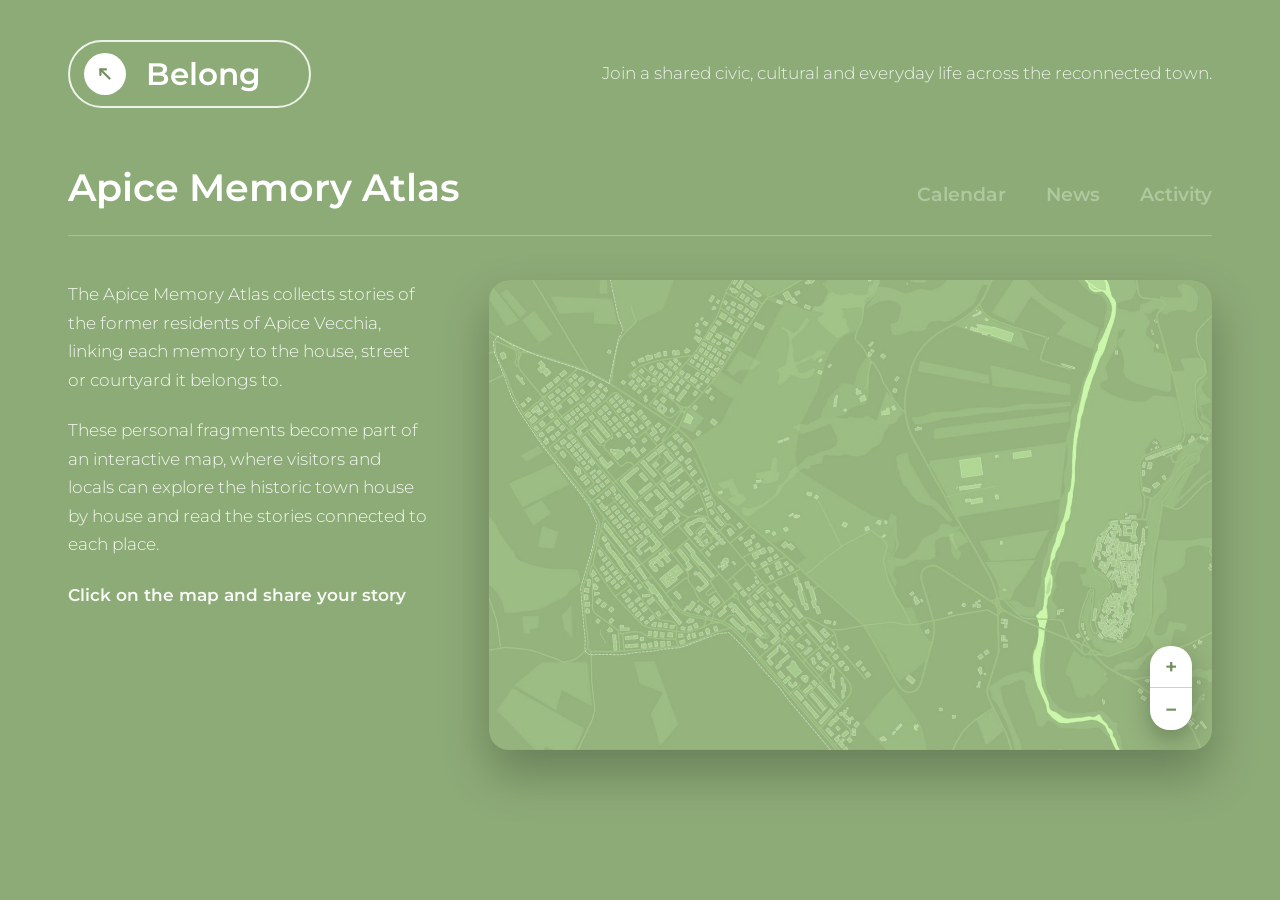
==== belong.html @ 423f282b "Home: restore original hero/header proportions, swap intro in place of title Reverts the header/hero" ====
<!doctype html>
<html lang="it">
<head>
<meta charset="UTF-8">
<meta name="viewport" content="width=device-width, initial-scale=1.0">
<title>Belong — Città Continua</title>
<link rel="stylesheet" href="assets/css/style.css?v=14">
</head>
<body>

  <div class="topbar">
    <a class="back-pill" href="index.html">
      <span class="icon">
        <svg viewBox="0 0 24 24" fill="none" stroke="currentColor" stroke-width="2.4" stroke-linecap="round" stroke-linejoin="round"><path d="M17 17L7 7"/><path d="M7 13V7h6"/></svg>
      </span>
      Belong
    </a>
    <p class="page-subtitle">Join a shared civic, cultural and everyday life across the reconnected town.</p>
  </div>

  <main>
    <div class="belong-wrap">

      <div class="belong-head">
        <h2>Apice Memory Atlas</h2>
        <div class="belong-tabs">
          <span>Calendar</span>
          <span>News</span>
          <span>Activity</span>
        </div>
      </div>

      <div class="belong-body">
        <div class="belong-text">
          <p>The Apice Memory Atlas collects stories of the former residents of Apice Vecchia, linking each memory to the house, street or courtyard it belongs to.</p>
          <p>These personal fragments become part of an interactive map, where visitors and locals can explore the historic town house by house and read the stories connected to each place.</p>
          <p class="belong-text__cta">Click on the map and share your story</p>
        </div>

        <div class="atlas-map" id="atlasMap">
          <div class="atlas-map__viewport" id="atlasViewport">
            <div class="atlas-map__layer" id="atlasLayer">
              <img src="assets/img/belong-map.jpg" class="atlas-map__img" alt="Mappa stilizzata di Apice Vecchia e del territorio circostante">
            </div>
          </div>
          <div class="atlas-zoom">
            <button type="button" class="atlas-zoom__btn" data-zoom="in" aria-label="Zoom in">+</button>
            <button type="button" class="atlas-zoom__btn" data-zoom="out" aria-label="Zoom out">−</button>
          </div>
        </div>
      </div>

    </div>
  </main>

  <script src="assets/js/main.js?v=14"></script>
</body>
</html>
---- assets/css/style.css ----
@import url('https://fonts.googleapis.com/css2?family=Montserrat:ital,wght@0,300;0,400;0,500;0,600;0,700;1,300&display=swap');

:root {
  --green: #8dab77;
  --green-deep: #728f60;
  --green-light: #c6d8bb;
  --green-muted-text: #aec89f;
  --white: #ffffff;
  --ink: #1c1c1c;
  --body-text: #3f4a38;
  --radius-lg: 28px;
  --radius-md: 20px;
  --radius-pill: 999px;
  --container: 1240px;
}

* {
  box-sizing: border-box;
}

html {
  height: 100%;
  scroll-behavior: smooth;
}

body {
  margin: 0;
  font-family: 'Montserrat', sans-serif;
  font-weight: 300;
  background: var(--green);
  color: var(--white);
  min-height: 100vh;
}

img {
  max-width: 100%;
  display: block;
}

h1, h2, h3, .display {
  font-family: 'Montserrat', sans-serif;
  font-weight: 600;
  margin: 0;
}

a {
  text-decoration: none;
}

.wrap {
  max-width: var(--container);
  margin: 0 auto;
  padding: 0 48px;
}

/* ---------- Top bar (sub pages) ---------- */

.topbar {
  display: flex;
  align-items: center;
  justify-content: space-between;
  flex-wrap: wrap;
  gap: 24px;
  padding: 40px 48px 8px;
  max-width: var(--container);
  margin: 0 auto;
}

.back-pill {
  display: inline-flex;
  align-items: center;
  gap: 20px;
  border: 2px solid rgba(255, 255, 255, 0.85);
  border-radius: var(--radius-pill);
  padding: 11px 48px 11px 14px;
  color: var(--white);
  font-family: 'Montserrat', sans-serif;
  font-weight: 600;
  font-size: 1.96rem;
  transition: background 0.2s ease, color 0.2s ease;
}

.back-pill:hover {
  background: rgba(255, 255, 255, 0.14);
}

.back-pill .icon {
  width: 42px;
  height: 42px;
  border-radius: 50%;
  background: var(--white);
  color: var(--green-deep);
  display: flex;
  align-items: center;
  justify-content: center;
  flex-shrink: 0;
}

.back-pill .icon svg {
  width: 22px;
  height: 22px;
}

.page-subtitle {
  font-size: 1.05rem;
  font-weight: 300;
  color: rgba(255, 255, 255, 0.85);
  max-width: 620px;
  line-height: 1.5;
}

main {
  padding: 24px 0 100px;
}

/* ---------- Home page ---------- */

.home-header {
  flex: 0 0 auto;
  padding: 56px 48px 40px;
  max-width: var(--container);
  margin: 0 auto;
  width: 100%;
  position: relative;
}

.home-header__author {
  position: absolute;
  top: 56px;
  right: 48px;
  font-family: 'Montserrat', sans-serif;
  font-weight: 600;
  font-size: 1.1rem;
  color: var(--white);
}

.home-header__stack {
  position: relative;
}

.home-header h1 {
  font-size: 3.2rem;
  line-height: 1.1;
}

.home-header__title p {
  font-family: 'Montserrat', sans-serif;
  font-weight: 300;
  font-size: 2.6rem;
  line-height: 1.25;
  color: rgba(255, 255, 255, 0.92);
  margin-top: 6px;
  max-width: 900px;
}

.home-header__title {
  transition: opacity 0.5s ease, transform 0.5s ease;
}

.home-intro {
  position: absolute;
  top: 0;
  left: 0;
  right: 0;
  opacity: 0;
  transform: translateY(14px);
  transition: opacity 0.5s ease, transform 0.5s ease;
  pointer-events: none;
}

.home-header__stack.is-swapped .home-header__title {
  opacity: 0;
  transform: translateY(-14px);
  pointer-events: none;
}

.home-header__stack.is-swapped .home-intro {
  opacity: 1;
  transform: translateY(0);
  pointer-events: auto;
}

.home-intro__title {
  font-size: 1.5rem;
  font-weight: 600;
  line-height: 1.2;
  color: var(--white);
}

.home-intro__text {
  font-family: 'Montserrat', sans-serif;
  font-weight: 300;
  font-size: 1rem;
  line-height: 1.4;
  color: rgba(255, 255, 255, 0.85);
  margin: 8px 0 0;
}

@media (prefers-reduced-motion: reduce) {
  .home-header__title,
  .home-intro {
    transition: none;
  }
}

body.page-home {
  display: flex;
  flex-direction: column;
  height: 100%;
}

.hero {
  position: relative;
  flex: 1 1 auto;
  min-height: 0;
  margin: 0;
  padding: 0;
}

.hero__frame {
  position: relative;
  height: 100%;
  border-radius: var(--radius-lg) var(--radius-lg) 0 0;
  overflow: hidden;
  box-shadow: 0 30px 60px rgba(0, 0, 0, 0.25);
}

.hero__img {
  width: 100%;
  height: 100%;
  object-fit: cover;
  object-position: center 90%;
  display: block;
  transform-origin: center;
}

@media (prefers-reduced-motion: no-preference) {
  .hero__img {
    animation: heroZoom 22s ease-in-out infinite alternate;
  }
}

@keyframes heroZoom {
  from { transform: scale(1); }
  to   { transform: scale(1.03); }
}

.hero__nav {
  position: absolute;
  top: 44px;
  left: 50%;
  transform: translateX(-50%);
  width: 100%;
  max-width: var(--container);
  display: flex;
  justify-content: space-between;
  gap: 24px;
  flex-wrap: wrap;
  padding: 0 48px;
}

.pill {
  font-family: 'Montserrat', sans-serif;
  font-weight: 600;
  font-size: 1.35rem;
  color: var(--white);
  border: 2px solid var(--white);
  border-radius: var(--radius-pill);
  padding: 9px 42px;
  background: rgba(255, 255, 255, 0.18);
  transition: background 0.2s ease, color 0.2s ease, transform 0.2s ease;
}

.pill:hover {
  background: var(--white);
  color: var(--green-deep);
  transform: translateY(-2px);
}

@media (max-width: 900px) {
  body.page-home { display: block; }
  .home-header { padding-top: 96px; }
  .home-header__author { top: 40px; right: 48px; left: 48px; text-align: right; }
  .home-header__title p, .home-header h1 { font-size: 2rem; }
  .home-header__stack { display: block; }
  .home-header__title { opacity: 1 !important; transform: none !important; }
  .home-intro {
    position: static;
    margin-top: 24px;
    opacity: 1 !important;
    transform: none !important;
    pointer-events: auto;
  }
  .home-intro__title { font-size: 1.35rem; }
  .home-intro__text { font-size: 0.98rem; max-width: none; }
  .hero {
    flex: none;
    max-width: var(--container);
    margin: 0 auto 48px;
    padding: 0 48px;
  }
  .hero__frame { height: auto; border-radius: var(--radius-md); }
  .hero__img { height: auto; }
  .hero__nav { position: static; left: auto; transform: none; max-width: none; width: auto; justify-content: center; gap: 14px; margin-top: 20px; padding: 0; background: transparent; }
  .pill { font-size: 1rem; padding: 10px 22px; }
}

@media (max-width: 560px) {
  .wrap, .topbar, .home-header, .hero, .discover-track,
  .timeline, .make-grid, .stay-grid, .belong-wrap {
    padding-left: 24px;
    padding-right: 24px;
  }
  .home-header__author { left: 24px; right: 24px; }
}

/* ---------- Cards (generic white card) ---------- */

.card {
  background: var(--white);
  border-radius: var(--radius-md);
  color: var(--ink);
  overflow: hidden;
  box-shadow: 0 20px 40px rgba(0, 0, 0, 0.15);
}

.card__body {
  padding: 32px;
}

.card__title {
  font-family: 'Montserrat', sans-serif;
  font-weight: 400;
  font-size: 1.4rem;
  line-height: 1.35;
}

.card__title strong {
  display: block;
  font-family: 'Montserrat', sans-serif;
  font-weight: 600;
  font-size: 1.5rem;
  margin-top: 2px;
}

.card__text {
  margin-top: 18px;
  font-size: 0.95rem;
  line-height: 1.6;
  color: #4a4a4a;
}

/* ================= DISCOVER ================= */

.discover-main {
  display: flex;
  flex-direction: column;
  justify-content: center;
  height: calc(100vh - 330px);
}

.accordion {
  display: flex;
  align-items: stretch;
  gap: 10px;
  width: 100%;
  max-width: var(--container);
  margin: 0 auto;
  padding: 0 48px;
  flex: 1;
  min-height: 0;
}

.accordion-item {
  flex-grow: 1;
  flex-shrink: 1;
  flex-basis: 0%;
  border-radius: var(--radius-md);
  overflow: hidden;
  background: var(--green-light);
  box-shadow: 0 10px 24px rgba(0, 0, 0, 0.08);
  transition: flex-grow 0.45s ease, background 0.3s ease, box-shadow 0.3s ease;
}

.accordion-item.is-open {
  flex-grow: 2.33;
  background: var(--white);
  box-shadow: 0 24px 48px rgba(0, 0, 0, 0.28);
}

.accordion-item__toggle {
  all: unset;
  box-sizing: border-box;
  display: flex;
  align-items: stretch;
  width: 100%;
  height: 100%;
  cursor: pointer;
}

.accordion-item.is-open .accordion-item__toggle {
  cursor: default;
}

.accordion-item__text {
  flex: 1 1 auto;
  min-width: 0;
  overflow: hidden;
  padding: 32px 28px;
  display: flex;
  flex-direction: column;
}

.accordion-item__title {
  font-family: 'Montserrat', sans-serif;
  font-weight: 400;
  font-size: 1.4rem;
  line-height: 1.35;
  color: var(--green-deep);
  margin: 0;
  flex-shrink: 0;
}

.accordion-item__title strong {
  display: block;
  font-weight: 600;
  font-size: 1.5rem;
  margin-top: 2px;
  color: var(--green-deep);
}

.accordion-item.is-open .accordion-item__title,
.accordion-item.is-open .accordion-item__title strong {
  color: var(--ink);
}

.accordion-item__desc {
  display: none;
}

.accordion-item.is-open .accordion-item__desc {
  display: block;
  margin-top: 20px;
}

.accordion-item__desc p {
  font-size: 0.95rem;
  line-height: 1.6;
  color: #4a4a4a;
  margin: 0 0 14px;
}

.accordion-item__img {
  position: relative;
  flex: 0 0 0%;
  min-width: 0;
  opacity: 0;
  overflow: hidden;
  transition: flex-basis 0.45s ease, opacity 0.35s ease;
}

.accordion-item.is-open .accordion-item__img {
  flex-basis: 60%;
  opacity: 1;
}

.accordion-item__img img {
  width: 100%;
  height: 100%;
  object-fit: cover;
  object-position: center;
  filter: grayscale(1);
  display: block;
  border-top-left-radius: var(--radius-md);
  border-bottom-left-radius: var(--radius-md);
}

@media (max-width: 980px) {
  .discover-main { height: auto; }
  .accordion {
    flex-direction: column;
    height: auto;
  }
  .accordion-item {
    flex: 0 0 auto;
  }
  .accordion-item .accordion-item__toggle {
    height: auto;
    flex-direction: column;
  }
  .accordion-item__text {
    padding: 22px 24px;
  }
  .accordion-item__img {
    flex-basis: 0;
  }
  .accordion-item.is-open .accordion-item__img {
    flex: 0 0 auto;
    min-height: 220px;
  }
  .accordion-item__img img {
    border-radius: 0;
    border-bottom-left-radius: var(--radius-md);
    border-bottom-right-radius: var(--radius-md);
  }
}

/* ================= LEARN ================= */

.learn-main {
  display: flex;
  flex-direction: column;
  justify-content: center;
  gap: 64px;
  min-height: calc(100vh - 190px);
}

.timeline {
  width: 100%;
  max-width: var(--container);
  margin: 0 auto;
  padding: 0 48px;
}

.timeline__grid {
  position: relative;
  display: grid;
  grid-template-columns: repeat(12, 1fr);
  grid-template-rows: repeat(2, 110px);
  min-height: 320px;
  background-image: repeating-linear-gradient(
    to right,
    rgba(255, 255, 255, 0.35) 0,
    rgba(255, 255, 255, 0.35) 1.5px,
    transparent 1.5px,
    transparent calc(100% / 12)
  );
  background-size: calc(100% + 1.5px) 100%;
}

.timeline__grid::after {
  content: '';
  position: absolute;
  top: 0;
  bottom: 0;
  right: 0;
  width: 1.5px;
  background: rgba(255, 255, 255, 0.35);
}

.timeline__bar {
  align-self: center;
  height: 58px;
  margin: 0 -1px;
  border: 2px solid rgba(255, 255, 255, 0.85);
  background: #9bba87;
  border-radius: var(--radius-pill);
  display: flex;
  align-items: center;
  justify-content: center;
  font-family: 'Montserrat', sans-serif;
  font-weight: 600;
  font-size: 1.05rem;
  color: var(--white);
  padding: 0 20px;
  white-space: nowrap;
  z-index: 1;
  cursor: pointer;
  transition: background 0.2s ease, transform 0.2s ease;
}

.timeline__bar:hover {
  background: #a6c295;
}

.bar-restoration   { grid-row: 1; grid-column: 1 / 9; }
.bar-workshops-1    { grid-row: 1; grid-column: 11 / 13; }
.bar-workshops-2   { grid-row: 2; grid-column: 2 / 4; }
.bar-archaeological { grid-row: 2; grid-column: 5 / 12; }

.timeline__months {
  position: relative;
  height: 24px;
  margin-top: 20px;
}

.timeline__months span {
  position: absolute;
  top: 0;
  transform: translateX(-50%);
  font-family: 'Montserrat', sans-serif;
  font-weight: 600;
  font-size: 1.1rem;
  white-space: nowrap;
}

.timeline__months span:first-child {
  left: calc(100% / 24);
}

.timeline__months span:last-child {
  left: calc(100% - 100% / 24);
}

.timeline__months span:not(:first-child):not(:last-child) {
  display: none;
}

@keyframes barPulse {
  0%, 100% { box-shadow: 0 0 0 0 rgba(255, 255, 255, 0); }
  30% { box-shadow: 0 0 0 8px rgba(255, 255, 255, 0.35); }
}

.card.is-pulsing {
  animation: barPulse 0.9s ease;
}

.learn-grid {
  max-width: var(--container);
  margin: 0 auto;
  padding: 0 48px;
  display: grid;
  grid-template-columns: repeat(3, 1fr);
  gap: 28px;
}

.learn-card__period {
  display: inline-block;
  font-family: 'Montserrat', sans-serif;
  font-weight: 600;
  font-size: 0.8rem;
  color: var(--green-deep);
  background: var(--green-light);
  border-radius: var(--radius-pill);
  padding: 6px 16px;
  margin-bottom: 16px;
}

.learn-card__title {
  font-family: 'Montserrat', sans-serif;
  font-weight: 600;
  font-size: 1.4rem;
  color: var(--ink);
  margin: 0;
}

.learn-card .card__text {
  margin-top: 10px;
}

@media (max-width: 980px) {
  .learn-main { min-height: 0; gap: 40px; }
  .learn-grid { grid-template-columns: 1fr; }
}

@media (max-width: 700px) {
  .timeline__bar { font-size: 0.85rem; padding: 0 12px; height: 46px; }
}

/* ================= MAKE ================= */

.make-grid {
  max-width: var(--container);
  margin: 24px auto 0;
  padding: 0 48px;
  display: grid;
  grid-template-columns: 1.2fr auto 1fr;
  gap: 36px;
  align-items: start;
}

.make-col {
  display: flex;
  flex-direction: column;
  gap: 28px;
}

.make-card {
  display: grid;
  grid-template-columns: 2fr 3fr;
  min-height: 280px;
}

.make-card .card__body {
  display: flex;
  flex-direction: column;
  justify-content: flex-start;
  padding-top: 20px;
}

.make-card__img img {
  width: 100%;
  height: 100%;
  object-fit: cover;
  border-top-left-radius: var(--radius-md);
  border-bottom-left-radius: var(--radius-md);
}

.make-bar {
  font-family: 'Montserrat', sans-serif;
  font-size: 1.25rem;
  color: var(--green-deep);
  background: var(--green-light);
  border-radius: var(--radius-md);
  padding: 22px 28px;
  box-shadow: 0 10px 24px rgba(0, 0, 0, 0.08);
  transition: background 0.2s ease;
}

.make-bar strong {
  font-weight: 600;
}

.make-bar:hover {
  background: #d5e4cb;
}

.make-or {
  display: flex;
  align-items: center;
  justify-content: center;
  font-family: 'Montserrat', sans-serif;
  font-weight: 600;
  font-size: 1.4rem;
  padding-top: 120px;
}

.make-form {
  padding: 8px;
}

.make-form__field {
  position: relative;
}

.make-form textarea {
  width: 100%;
  min-height: 220px;
  border: none;
  resize: vertical;
  font-family: 'Montserrat', sans-serif;
  font-weight: 600;
  font-size: 1.15rem;
  color: var(--green-deep);
  padding: 24px 24px 24px 34px;
}

.make-form textarea::placeholder {
  color: var(--green-light);
  font-weight: 600;
}

.make-form textarea:focus {
  outline: none;
}

.fake-caret {
  position: absolute;
  left: 24px;
  top: 26px;
  width: 2px;
  height: 1.2em;
  background: var(--green-deep);
  animation: caretBlink 1s steps(1) infinite;
  pointer-events: none;
}

.make-form__field:has(textarea:focus) .fake-caret,
.make-form__field:has(textarea:not(:placeholder-shown)) .fake-caret {
  display: none;
}

@keyframes caretBlink {
  0%, 49% { opacity: 1; }
  50%, 100% { opacity: 0; }
}

.make-form__footer {
  display: flex;
  justify-content: flex-end;
  padding: 0 24px 20px;
}

.btn {
  font-family: 'Montserrat', sans-serif;
  font-weight: 600;
  font-size: 1rem;
  border: none;
  border-radius: var(--radius-pill);
  padding: 12px 30px;
  background: var(--green);
  color: var(--white);
  cursor: pointer;
  transition: background 0.2s ease;
}

.btn:hover {
  background: var(--green-deep);
}

.form-note {
  padding: 0 24px 20px;
  font-size: 0.9rem;
  color: var(--green-deep);
  min-height: 1.2em;
}

@media (max-width: 980px) {
  .make-grid { grid-template-columns: 1fr; }
  .make-or { padding-top: 0; }
  .make-card { grid-template-columns: 1fr; }
  .make-card__img { min-height: 220px; }
  .make-card__img img {
    border-radius: 0;
    border-bottom-left-radius: var(--radius-md);
    border-bottom-right-radius: var(--radius-md);
  }
}

/* ================= STAY ================= */

.stay-grid {
  max-width: var(--container);
  margin: 24px auto 0;
  padding: 0 48px;
  display: grid;
  grid-template-columns: repeat(3, 1fr);
  gap: 28px;
}

.stay-card {
  display: flex;
  flex-direction: column;
}

.stay-card .card__body {
  padding: 20px 28px 22px;
  height: 150px;
}

.stay-card__title {
  font-family: 'Montserrat', sans-serif;
  font-size: 1.25rem;
  font-weight: 400;
  line-height: 1.35;
}

.stay-card__title strong {
  display: block;
  font-family: 'Montserrat', sans-serif;
  font-weight: 600;
  font-size: 1.4rem;
  margin-top: 4px;
}

.stay-card__img {
  all: unset;
  position: relative;
  display: block;
  flex: 1;
  min-height: 260px;
  cursor: pointer;
  overflow: hidden;
}

.stay-card__img img {
  width: 100%;
  height: 100%;
  object-fit: cover;
  border-top-left-radius: var(--radius-md);
  border-top-right-radius: var(--radius-md);
  transition: filter 0.3s ease;
}

.stay-card__img:hover img {
  filter: brightness(0.9);
}

.stay-card__overlay {
  position: absolute;
  inset: 0;
  background: rgba(24, 32, 20, 0.78);
  opacity: 0;
  transition: opacity 0.3s ease;
  display: flex;
  align-items: center;
  padding: 30px 26px;
}

.stay-card__img[aria-expanded="true"] .stay-card__overlay {
  opacity: 1;
}

.stay-card__img[aria-expanded="true"] img {
  filter: brightness(0.55);
}

.stay-card__overlay ul {
  margin: 0;
  padding-left: 18px;
  color: var(--white);
  font-size: 0.9rem;
  line-height: 1.55;
  text-align: left;
}

.stay-card__overlay li + li {
  margin-top: 10px;
}

@media (max-width: 980px) {
  .stay-grid { grid-template-columns: 1fr; }
}

/* ================= BELONG ================= */

.belong-wrap {
  max-width: var(--container);
  margin: 24px auto 0;
  padding: 0 48px;
}

.belong-head {
  display: flex;
  align-items: baseline;
  justify-content: space-between;
  flex-wrap: wrap;
  gap: 20px;
  border-bottom: 1px solid rgba(255, 255, 255, 0.25);
  padding-bottom: 24px;
}

.belong-head h2 {
  font-size: 2.4rem;
}

.belong-tabs {
  display: flex;
  gap: 40px;
}

.belong-tabs span {
  font-family: 'Montserrat', sans-serif;
  font-weight: 600;
  font-size: 1.2rem;
  color: var(--green-muted-text);
}

.belong-body {
  display: grid;
  grid-template-columns: 1fr 2fr;
  gap: 60px;
  margin-top: 44px;
  align-items: start;
}

.belong-body p {
  font-size: 1.05rem;
  line-height: 1.7;
  color: rgba(255, 255, 255, 0.92);
  margin: 0 0 22px;
}

.belong-text__cta {
  font-family: 'Montserrat', sans-serif;
  font-weight: 600;
  font-size: 1.15rem;
  color: var(--white);
  margin-bottom: 0;
}

.form-success {
  animation: fadein 0.3s ease;
}

@keyframes fadein {
  from { opacity: 0; transform: translateY(-4px); }
  to { opacity: 1; transform: translateY(0); }
}

/* ---- Memory Atlas map ---- */

.atlas-map {
  position: relative;
  border-radius: var(--radius-md);
  overflow: hidden;
  background: var(--green-deep);
  box-shadow: 0 24px 48px rgba(0, 0, 0, 0.25);
}

.atlas-map__viewport {
  height: 470px;
  overflow: hidden;
  cursor: grab;
  touch-action: none;
}

.atlas-map__viewport.is-grabbing {
  cursor: grabbing;
}

.atlas-map__layer {
  position: relative;
  width: 100%;
  height: 100%;
  transform-origin: 0 0;
  will-change: transform;
}

.atlas-map__img {
  width: 100%;
  height: 100%;
  object-fit: cover;
  pointer-events: none;
  user-select: none;
}

.atlas-pin {
  position: absolute;
  width: 14px;
  height: 14px;
  margin: -7px 0 0 -7px;
  border-radius: 50%;
  background: var(--white);
  border: 3px solid var(--green-light);
  box-shadow: 0 2px 6px rgba(0, 0, 0, 0.35);
  animation: pinDrop 0.25s ease;
}

@keyframes pinDrop {
  from { transform: scale(0); }
  to { transform: scale(1); }
}

.atlas-zoom {
  position: absolute;
  right: 20px;
  bottom: 20px;
  display: flex;
  flex-direction: column;
  border-radius: var(--radius-md);
  overflow: hidden;
  box-shadow: 0 10px 24px rgba(0, 0, 0, 0.25);
}

.atlas-zoom__btn {
  width: 42px;
  height: 42px;
  border: none;
  background: var(--white);
  color: var(--green-deep);
  font-family: 'Montserrat', sans-serif;
  font-size: 1.3rem;
  font-weight: 600;
  cursor: pointer;
  transition: background 0.2s ease;
}

.atlas-zoom__btn:hover {
  background: var(--green-light);
}

.atlas-zoom__btn:first-child {
  border-bottom: 1px solid var(--green-light);
}

.atlas-popup {
  position: absolute;
  width: 240px;
  background: var(--white);
  border-radius: var(--radius-md);
  box-shadow: 0 16px 32px rgba(0, 0, 0, 0.3);
  padding: 14px;
  z-index: 5;
  animation: fadein 0.2s ease;
}

.atlas-popup__row {
  display: flex;
  align-items: center;
  gap: 8px;
}

.atlas-popup__row input {
  flex: 1;
  min-width: 0;
  border: none;
  border-bottom: 2px solid var(--green-light);
  font-family: 'Montserrat', sans-serif;
  font-size: 0.85rem;
  color: var(--green-deep);
  padding: 4px 2px;
}

.atlas-popup__row input::placeholder {
  color: #b7c9ac;
}

.atlas-popup__row input:focus {
  outline: none;
  border-bottom-color: var(--green);
}

.atlas-popup__photo {
  flex-shrink: 0;
  width: 30px;
  height: 30px;
  border-radius: 50%;
  border: none;
  background: var(--green-light);
  color: var(--green-deep);
  font-size: 1.1rem;
  line-height: 1;
  cursor: pointer;
  transition: background 0.2s ease, color 0.2s ease;
}

.atlas-popup__photo.is-active {
  background: var(--green);
  color: var(--white);
}

@media (max-width: 980px) {
  .belong-body { grid-template-columns: 1fr; gap: 30px; }
  .belong-tabs { display: none; }
  .atlas-map__viewport { height: 340px; }
}
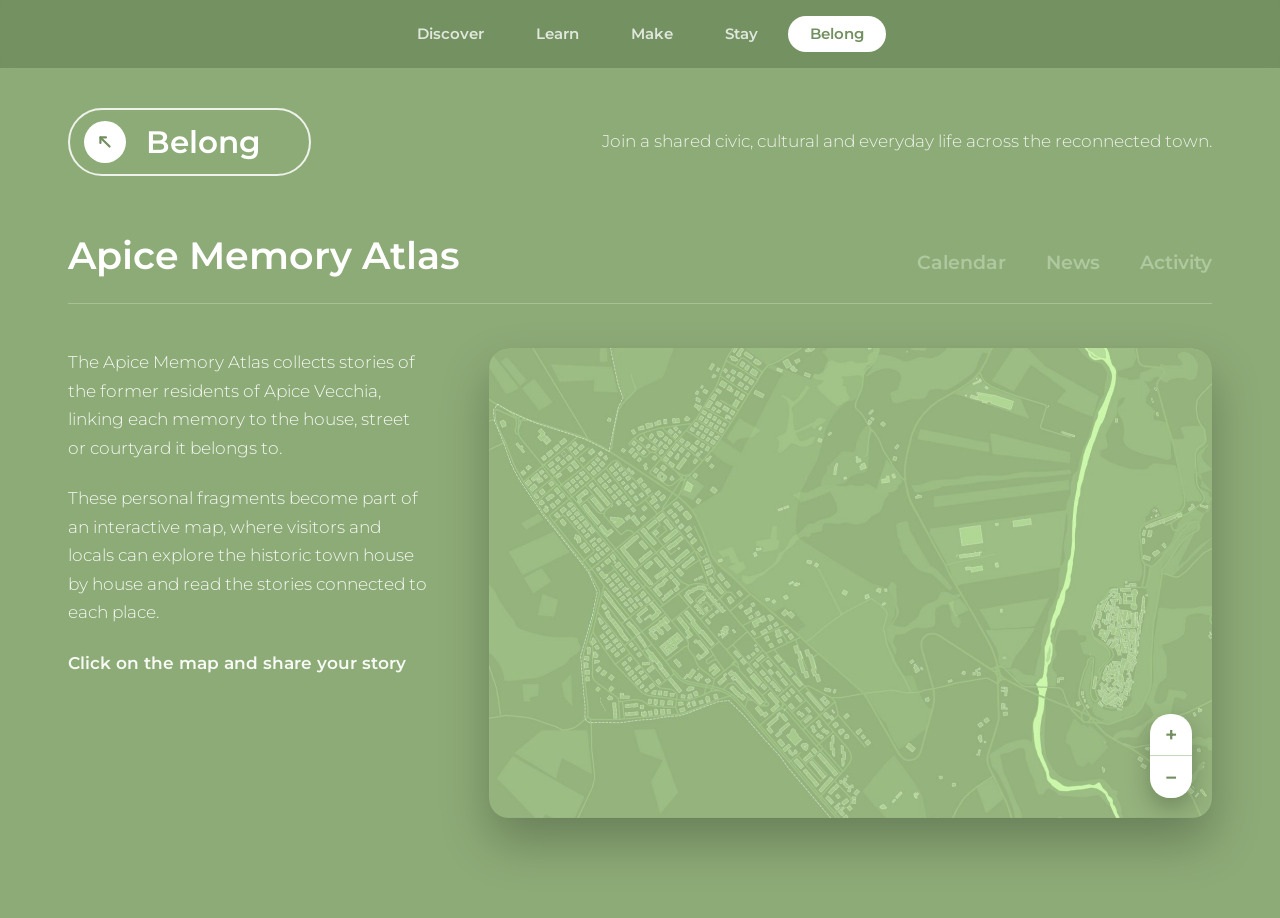
==== commit 0cf44a7d: "Design upgrade 1/4: typography hierarchy, grid consistency, sticky nav, Stay list markers Implements" ====
--- a/belong.html
+++ b/belong.html
@@ -4,9 +4,19 @@
 <meta charset="UTF-8">
 <meta name="viewport" content="width=device-width, initial-scale=1.0">
 <title>Belong — Città Continua</title>
-<link rel="stylesheet" href="assets/css/style.css?v=14">
+<link rel="stylesheet" href="assets/css/style.css?v=15">
 </head>
 <body>
+
+  <header class="site-nav">
+    <nav class="site-nav__links" aria-label="Sezioni del progetto">
+      <a href="discover.html" class="site-nav__link">Discover</a>
+      <a href="learn.html" class="site-nav__link">Learn</a>
+      <a href="make.html" class="site-nav__link">Make</a>
+      <a href="stay.html" class="site-nav__link">Stay</a>
+      <a href="belong.html" class="site-nav__link is-active">Belong</a>
+    </nav>
+  </header>
 
   <div class="topbar">
     <a class="back-pill" href="index.html">
@@ -53,6 +63,6 @@
     </div>
   </main>
 
-  <script src="assets/js/main.js?v=14"></script>
+  <script src="assets/js/main.js?v=15"></script>
 </body>
 </html>
--- a/assets/css/style.css
+++ b/assets/css/style.css
@@ -51,6 +51,52 @@
   max-width: var(--container);
   margin: 0 auto;
   padding: 0 48px;
+}
+
+/* ---------- Sticky section nav (sub pages) ---------- */
+
+.site-nav {
+  position: sticky;
+  top: 0;
+  z-index: 30;
+  display: flex;
+  justify-content: center;
+  padding: 16px 48px;
+  background: rgba(114, 143, 96, 0.92);
+  backdrop-filter: blur(8px);
+  -webkit-backdrop-filter: blur(8px);
+}
+
+.site-nav__links {
+  display: flex;
+  flex-wrap: wrap;
+  justify-content: center;
+  gap: 8px;
+}
+
+.site-nav__link {
+  font-family: 'Montserrat', sans-serif;
+  font-weight: 600;
+  font-size: 0.92rem;
+  color: rgba(255, 255, 255, 0.78);
+  padding: 9px 22px;
+  border-radius: var(--radius-pill);
+  transition: background 0.2s ease, color 0.2s ease;
+}
+
+.site-nav__link:hover {
+  color: var(--white);
+  background: rgba(255, 255, 255, 0.14);
+}
+
+.site-nav__link.is-active {
+  color: var(--green-deep);
+  background: var(--white);
+}
+
+@media (max-width: 560px) {
+  .site-nav { padding: 14px 20px; }
+  .site-nav__link { font-size: 0.82rem; padding: 8px 16px; }
 }
 
 /* ---------- Top bar (sub pages) ---------- */
@@ -330,17 +376,24 @@
 
 .card__title {
   font-family: 'Montserrat', sans-serif;
-  font-weight: 400;
-  font-size: 1.4rem;
-  line-height: 1.35;
+  font-weight: 600;
+  font-size: 0.78rem;
+  line-height: 1.4;
+  letter-spacing: 0.07em;
+  text-transform: uppercase;
+  color: #7a7a7a;
 }
 
 .card__title strong {
   display: block;
   font-family: 'Montserrat', sans-serif;
-  font-weight: 600;
-  font-size: 1.5rem;
-  margin-top: 2px;
+  font-weight: 700;
+  font-size: 1.75rem;
+  line-height: 1.15;
+  letter-spacing: 0;
+  text-transform: none;
+  color: var(--ink);
+  margin-top: 6px;
 }
 
 .card__text {
@@ -356,7 +409,7 @@
   display: flex;
   flex-direction: column;
   justify-content: center;
-  height: calc(100vh - 330px);
+  height: calc(100vh - 396px);
 }
 
 .accordion {
@@ -406,16 +459,18 @@
   flex: 1 1 auto;
   min-width: 0;
   overflow: hidden;
-  padding: 32px 28px;
+  padding: 32px;
   display: flex;
   flex-direction: column;
 }
 
 .accordion-item__title {
   font-family: 'Montserrat', sans-serif;
-  font-weight: 400;
-  font-size: 1.4rem;
-  line-height: 1.35;
+  font-weight: 600;
+  font-size: 0.78rem;
+  line-height: 1.4;
+  letter-spacing: 0.07em;
+  text-transform: uppercase;
   color: var(--green-deep);
   margin: 0;
   flex-shrink: 0;
@@ -423,9 +478,12 @@
 
 .accordion-item__title strong {
   display: block;
-  font-weight: 600;
-  font-size: 1.5rem;
-  margin-top: 2px;
+  font-weight: 700;
+  font-size: 1.75rem;
+  line-height: 1.15;
+  letter-spacing: 0;
+  text-transform: none;
+  margin-top: 6px;
   color: var(--green-deep);
 }
 
@@ -512,7 +570,7 @@
   flex-direction: column;
   justify-content: center;
   gap: 64px;
-  min-height: calc(100vh - 190px);
+  min-height: calc(100vh - 256px);
 }
 
 .timeline {
@@ -628,7 +686,9 @@
   display: inline-block;
   font-family: 'Montserrat', sans-serif;
   font-weight: 600;
-  font-size: 0.8rem;
+  font-size: 0.72rem;
+  letter-spacing: 0.06em;
+  text-transform: uppercase;
   color: var(--green-deep);
   background: var(--green-light);
   border-radius: var(--radius-pill);
@@ -638,8 +698,9 @@
 
 .learn-card__title {
   font-family: 'Montserrat', sans-serif;
-  font-weight: 600;
-  font-size: 1.4rem;
+  font-weight: 700;
+  font-size: 1.75rem;
+  line-height: 1.15;
   color: var(--ink);
   margin: 0;
 }
@@ -834,23 +895,30 @@
 }
 
 .stay-card .card__body {
-  padding: 20px 28px 22px;
+  padding: 20px 32px 22px;
   height: 150px;
 }
 
 .stay-card__title {
   font-family: 'Montserrat', sans-serif;
-  font-size: 1.25rem;
-  font-weight: 400;
-  line-height: 1.35;
+  font-size: 0.76rem;
+  font-weight: 600;
+  line-height: 1.4;
+  letter-spacing: 0.07em;
+  text-transform: uppercase;
+  color: #7a7a7a;
 }
 
 .stay-card__title strong {
   display: block;
   font-family: 'Montserrat', sans-serif;
-  font-weight: 600;
-  font-size: 1.4rem;
-  margin-top: 4px;
+  font-weight: 700;
+  font-size: 1.5rem;
+  line-height: 1.15;
+  letter-spacing: 0;
+  text-transform: none;
+  color: var(--ink);
+  margin-top: 6px;
 }
 
 .stay-card__img {
@@ -897,11 +965,27 @@
 
 .stay-card__overlay ul {
   margin: 0;
-  padding-left: 18px;
+  padding: 0;
+  list-style: none;
   color: var(--white);
   font-size: 0.9rem;
   line-height: 1.55;
   text-align: left;
+}
+
+.stay-card__overlay li {
+  display: flex;
+  gap: 12px;
+}
+
+.stay-card__overlay li::before {
+  content: '';
+  flex: 0 0 auto;
+  width: 5px;
+  height: 5px;
+  margin-top: 0.6em;
+  border-radius: 50%;
+  background: var(--green-light);
 }
 
 .stay-card__overlay li + li {
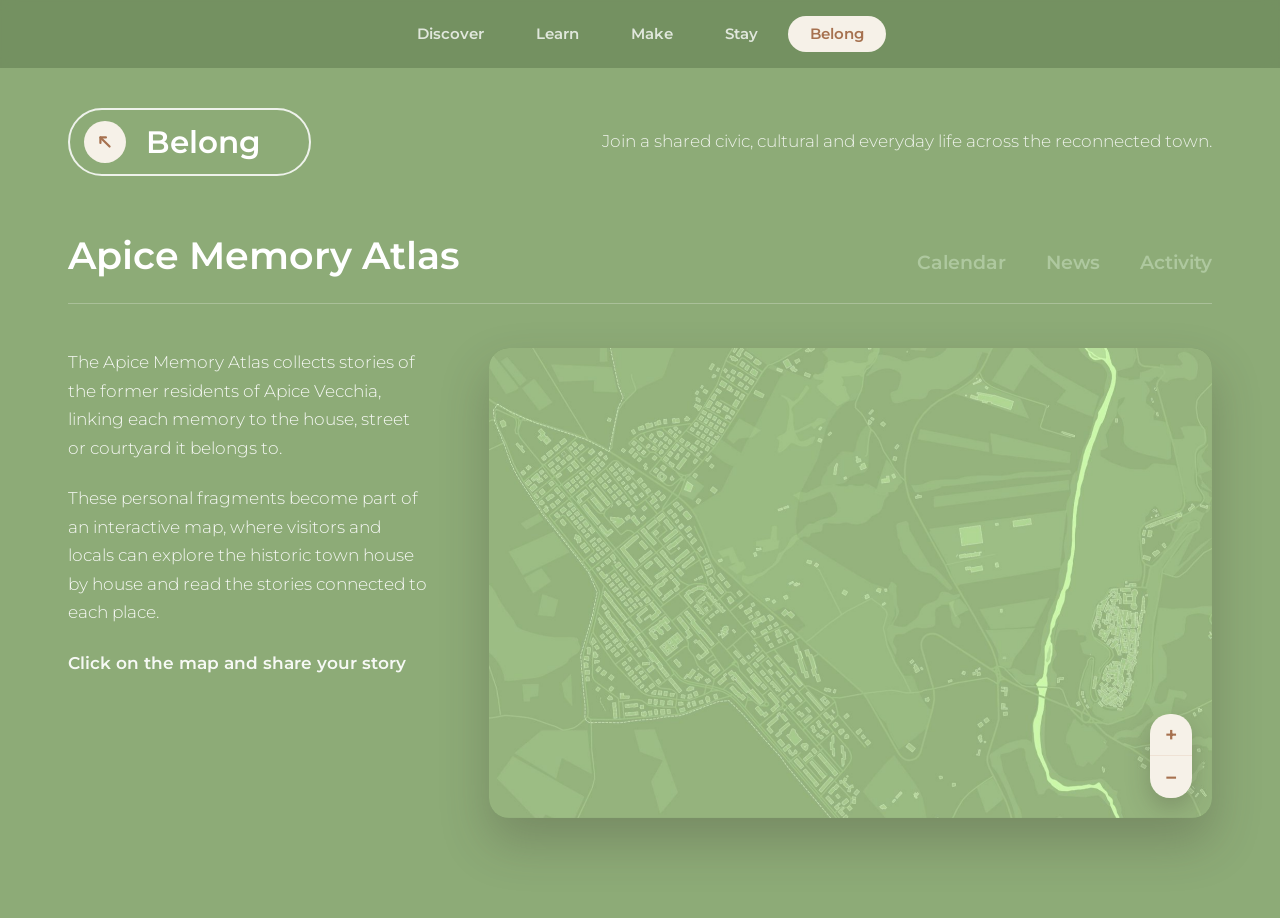
==== commit 09a5063f: "Design upgrade 2/4: warm hero-derived palette, photo grading, hero scrim, hover micro-interactions S" ====
--- a/belong.html
+++ b/belong.html
@@ -4,7 +4,7 @@
 <meta charset="UTF-8">
 <meta name="viewport" content="width=device-width, initial-scale=1.0">
 <title>Belong — Città Continua</title>
-<link rel="stylesheet" href="assets/css/style.css?v=15">
+<link rel="stylesheet" href="assets/css/style.css?v=16">
 </head>
 <body>
 
@@ -63,6 +63,6 @@
     </div>
   </main>
 
-  <script src="assets/js/main.js?v=15"></script>
+  <script src="assets/js/main.js?v=16"></script>
 </body>
 </html>
--- a/assets/css/style.css
+++ b/assets/css/style.css
@@ -6,12 +6,22 @@
   --green-light: #c6d8bb;
   --green-muted-text: #aec89f;
   --white: #ffffff;
-  --ink: #1c1c1c;
+  --ink: #3A342E;
+  --ink-muted: #5c564e;
   --body-text: #3f4a38;
+  --accent: #A6714F;
+  --accent-deep: #8a5a3f;
+  --accent-tint: #efe2d5;
+  --accent-secondary: #6E6E56;
+  --surface: #F6F1E8;
   --radius-lg: 28px;
   --radius-md: 20px;
   --radius-pill: 999px;
   --container: 1240px;
+  --shadow-sm: 0 10px 24px rgba(58, 52, 46, 0.1);
+  --shadow-md: 0 20px 40px rgba(58, 52, 46, 0.16);
+  --shadow-lg: 0 24px 48px rgba(58, 52, 46, 0.26);
+  --photo-grade: sepia(0.28) saturate(1.25) brightness(0.99) contrast(1.03);
 }
 
 * {
@@ -86,12 +96,12 @@
 
 .site-nav__link:hover {
   color: var(--white);
-  background: rgba(255, 255, 255, 0.14);
+  background: var(--accent);
 }
 
 .site-nav__link.is-active {
-  color: var(--green-deep);
-  background: var(--white);
+  color: var(--accent);
+  background: var(--surface);
 }
 
 @media (max-width: 560px) {
@@ -134,8 +144,8 @@
   width: 42px;
   height: 42px;
   border-radius: 50%;
-  background: var(--white);
-  color: var(--green-deep);
+  background: var(--surface);
+  color: var(--accent);
   display: flex;
   align-items: center;
   justify-content: center;
@@ -268,7 +278,15 @@
   height: 100%;
   border-radius: var(--radius-lg) var(--radius-lg) 0 0;
   overflow: hidden;
-  box-shadow: 0 30px 60px rgba(0, 0, 0, 0.25);
+  box-shadow: 0 30px 60px rgba(58, 52, 46, 0.3);
+}
+
+.hero__frame::before {
+  content: '';
+  position: absolute;
+  inset: 0;
+  background: linear-gradient(to bottom, rgba(58, 52, 46, 0.55) 0%, rgba(58, 52, 46, 0) 40%);
+  pointer-events: none;
 }
 
 .hero__img {
@@ -318,8 +336,9 @@
 }
 
 .pill:hover {
-  background: var(--white);
-  color: var(--green-deep);
+  background: var(--accent);
+  border-color: var(--accent);
+  color: var(--white);
   transform: translateY(-2px);
 }
 
@@ -363,11 +382,11 @@
 /* ---------- Cards (generic white card) ---------- */
 
 .card {
-  background: var(--white);
+  background: var(--surface);
   border-radius: var(--radius-md);
   color: var(--ink);
   overflow: hidden;
-  box-shadow: 0 20px 40px rgba(0, 0, 0, 0.15);
+  box-shadow: var(--shadow-md);
 }
 
 .card__body {
@@ -400,7 +419,7 @@
   margin-top: 18px;
   font-size: 0.95rem;
   line-height: 1.6;
-  color: #4a4a4a;
+  color: var(--ink-muted);
 }
 
 /* ================= DISCOVER ================= */
@@ -431,14 +450,14 @@
   border-radius: var(--radius-md);
   overflow: hidden;
   background: var(--green-light);
-  box-shadow: 0 10px 24px rgba(0, 0, 0, 0.08);
+  box-shadow: var(--shadow-sm);
   transition: flex-grow 0.45s ease, background 0.3s ease, box-shadow 0.3s ease;
 }
 
 .accordion-item.is-open {
   flex-grow: 2.33;
-  background: var(--white);
-  box-shadow: 0 24px 48px rgba(0, 0, 0, 0.28);
+  background: var(--surface);
+  box-shadow: var(--shadow-lg);
 }
 
 .accordion-item__toggle {
@@ -471,7 +490,7 @@
   line-height: 1.4;
   letter-spacing: 0.07em;
   text-transform: uppercase;
-  color: var(--green-deep);
+  color: var(--accent);
   margin: 0;
   flex-shrink: 0;
 }
@@ -484,7 +503,7 @@
   letter-spacing: 0;
   text-transform: none;
   margin-top: 6px;
-  color: var(--green-deep);
+  color: var(--accent);
 }
 
 .accordion-item.is-open .accordion-item__title,
@@ -504,7 +523,7 @@
 .accordion-item__desc p {
   font-size: 0.95rem;
   line-height: 1.6;
-  color: #4a4a4a;
+  color: var(--ink-muted);
   margin: 0 0 14px;
 }
 
@@ -527,10 +546,15 @@
   height: 100%;
   object-fit: cover;
   object-position: center;
-  filter: grayscale(1);
+  filter: var(--photo-grade);
   display: block;
   border-top-left-radius: var(--radius-md);
   border-bottom-left-radius: var(--radius-md);
+  transition: transform 0.3s ease;
+}
+
+.accordion-item.is-open:hover .accordion-item__img img {
+  transform: scale(1.03);
 }
 
 @media (max-width: 980px) {
@@ -611,7 +635,7 @@
   height: 58px;
   margin: 0 -1px;
   border: 2px solid rgba(255, 255, 255, 0.85);
-  background: #9bba87;
+  background: var(--accent);
   border-radius: var(--radius-pill);
   display: flex;
   align-items: center;
@@ -628,7 +652,17 @@
 }
 
 .timeline__bar:hover {
-  background: #a6c295;
+  background: var(--accent-deep);
+}
+
+.bar-workshops-1,
+.bar-workshops-2 {
+  background: var(--accent-secondary);
+}
+
+.bar-workshops-1:hover,
+.bar-workshops-2:hover {
+  background: #5e5e49;
 }
 
 .bar-restoration   { grid-row: 1; grid-column: 1 / 9; }
@@ -689,8 +723,8 @@
   font-size: 0.72rem;
   letter-spacing: 0.06em;
   text-transform: uppercase;
-  color: var(--green-deep);
-  background: var(--green-light);
+  color: var(--accent);
+  background: var(--accent-tint);
   border-radius: var(--radius-pill);
   padding: 6px 16px;
   margin-bottom: 16px;
@@ -749,23 +783,33 @@
   padding-top: 20px;
 }
 
+.make-card__img {
+  overflow: hidden;
+}
+
 .make-card__img img {
   width: 100%;
   height: 100%;
   object-fit: cover;
   border-top-left-radius: var(--radius-md);
   border-bottom-left-radius: var(--radius-md);
+  filter: var(--photo-grade);
+  transition: transform 0.3s ease;
+}
+
+.make-card:hover .make-card__img img {
+  transform: scale(1.04);
 }
 
 .make-bar {
   font-family: 'Montserrat', sans-serif;
   font-size: 1.25rem;
-  color: var(--green-deep);
-  background: var(--green-light);
+  color: var(--accent);
+  background: var(--accent-tint);
   border-radius: var(--radius-md);
   padding: 22px 28px;
-  box-shadow: 0 10px 24px rgba(0, 0, 0, 0.08);
-  transition: background 0.2s ease;
+  box-shadow: var(--shadow-sm);
+  transition: background 0.2s ease, color 0.2s ease;
 }
 
 .make-bar strong {
@@ -773,7 +817,8 @@
 }
 
 .make-bar:hover {
-  background: #d5e4cb;
+  background: var(--accent);
+  color: var(--white);
 }
 
 .make-or {
@@ -802,12 +847,12 @@
   font-family: 'Montserrat', sans-serif;
   font-weight: 600;
   font-size: 1.15rem;
-  color: var(--green-deep);
+  color: var(--accent);
   padding: 24px 24px 24px 34px;
 }
 
 .make-form textarea::placeholder {
-  color: var(--green-light);
+  color: var(--accent-tint);
   font-weight: 600;
 }
 
@@ -821,7 +866,7 @@
   top: 26px;
   width: 2px;
   height: 1.2em;
-  background: var(--green-deep);
+  background: var(--accent);
   animation: caretBlink 1s steps(1) infinite;
   pointer-events: none;
 }
@@ -849,20 +894,20 @@
   border: none;
   border-radius: var(--radius-pill);
   padding: 12px 30px;
-  background: var(--green);
+  background: var(--accent);
   color: var(--white);
   cursor: pointer;
   transition: background 0.2s ease;
 }
 
 .btn:hover {
-  background: var(--green-deep);
+  background: var(--accent-deep);
 }
 
 .form-note {
   padding: 0 24px 20px;
   font-size: 0.9rem;
-  color: var(--green-deep);
+  color: var(--accent);
   min-height: 1.2em;
 }
 
@@ -925,8 +970,7 @@
   all: unset;
   position: relative;
   display: block;
-  flex: 1;
-  min-height: 260px;
+  aspect-ratio: 4 / 3;
   cursor: pointer;
   overflow: hidden;
 }
@@ -937,11 +981,13 @@
   object-fit: cover;
   border-top-left-radius: var(--radius-md);
   border-top-right-radius: var(--radius-md);
-  transition: filter 0.3s ease;
+  filter: var(--photo-grade);
+  transition: filter 0.3s ease, transform 0.3s ease;
 }
 
 .stay-card__img:hover img {
-  filter: brightness(0.9);
+  filter: var(--photo-grade) brightness(0.92);
+  transform: scale(1.04);
 }
 
 .stay-card__overlay {
@@ -960,7 +1006,7 @@
 }
 
 .stay-card__img[aria-expanded="true"] img {
-  filter: brightness(0.55);
+  filter: var(--photo-grade) brightness(0.55);
 }
 
 .stay-card__overlay ul {
@@ -985,7 +1031,7 @@
   height: 5px;
   margin-top: 0.6em;
   border-radius: 50%;
-  background: var(--green-light);
+  background: var(--accent);
 }
 
 .stay-card__overlay li + li {
@@ -1069,7 +1115,7 @@
   border-radius: var(--radius-md);
   overflow: hidden;
   background: var(--green-deep);
-  box-shadow: 0 24px 48px rgba(0, 0, 0, 0.25);
+  box-shadow: var(--shadow-lg);
 }
 
 .atlas-map__viewport {
@@ -1105,9 +1151,9 @@
   height: 14px;
   margin: -7px 0 0 -7px;
   border-radius: 50%;
-  background: var(--white);
-  border: 3px solid var(--green-light);
-  box-shadow: 0 2px 6px rgba(0, 0, 0, 0.35);
+  background: var(--surface);
+  border: 3px solid var(--accent-secondary);
+  box-shadow: 0 2px 6px rgba(58, 52, 46, 0.35);
   animation: pinDrop 0.25s ease;
 }
 
@@ -1124,15 +1170,15 @@
   flex-direction: column;
   border-radius: var(--radius-md);
   overflow: hidden;
-  box-shadow: 0 10px 24px rgba(0, 0, 0, 0.25);
+  box-shadow: 0 10px 24px rgba(58, 52, 46, 0.25);
 }
 
 .atlas-zoom__btn {
   width: 42px;
   height: 42px;
   border: none;
-  background: var(--white);
-  color: var(--green-deep);
+  background: var(--surface);
+  color: var(--accent);
   font-family: 'Montserrat', sans-serif;
   font-size: 1.3rem;
   font-weight: 600;
@@ -1141,19 +1187,19 @@
 }
 
 .atlas-zoom__btn:hover {
-  background: var(--green-light);
+  background: var(--accent-tint);
 }
 
 .atlas-zoom__btn:first-child {
-  border-bottom: 1px solid var(--green-light);
+  border-bottom: 1px solid var(--accent-tint);
 }
 
 .atlas-popup {
   position: absolute;
   width: 240px;
-  background: var(--white);
+  background: var(--surface);
   border-radius: var(--radius-md);
-  box-shadow: 0 16px 32px rgba(0, 0, 0, 0.3);
+  box-shadow: 0 16px 32px rgba(58, 52, 46, 0.3);
   padding: 14px;
   z-index: 5;
   animation: fadein 0.2s ease;
@@ -1169,20 +1215,20 @@
   flex: 1;
   min-width: 0;
   border: none;
-  border-bottom: 2px solid var(--green-light);
+  border-bottom: 2px solid var(--accent-tint);
   font-family: 'Montserrat', sans-serif;
   font-size: 0.85rem;
-  color: var(--green-deep);
+  color: var(--accent);
   padding: 4px 2px;
 }
 
 .atlas-popup__row input::placeholder {
-  color: #b7c9ac;
+  color: #c7b3a0;
 }
 
 .atlas-popup__row input:focus {
   outline: none;
-  border-bottom-color: var(--green);
+  border-bottom-color: var(--accent);
 }
 
 .atlas-popup__photo {
@@ -1191,8 +1237,8 @@
   height: 30px;
   border-radius: 50%;
   border: none;
-  background: var(--green-light);
-  color: var(--green-deep);
+  background: var(--accent-tint);
+  color: var(--accent);
   font-size: 1.1rem;
   line-height: 1;
   cursor: pointer;
@@ -1200,7 +1246,7 @@
 }
 
 .atlas-popup__photo.is-active {
-  background: var(--green);
+  background: var(--accent);
   color: var(--white);
 }
 
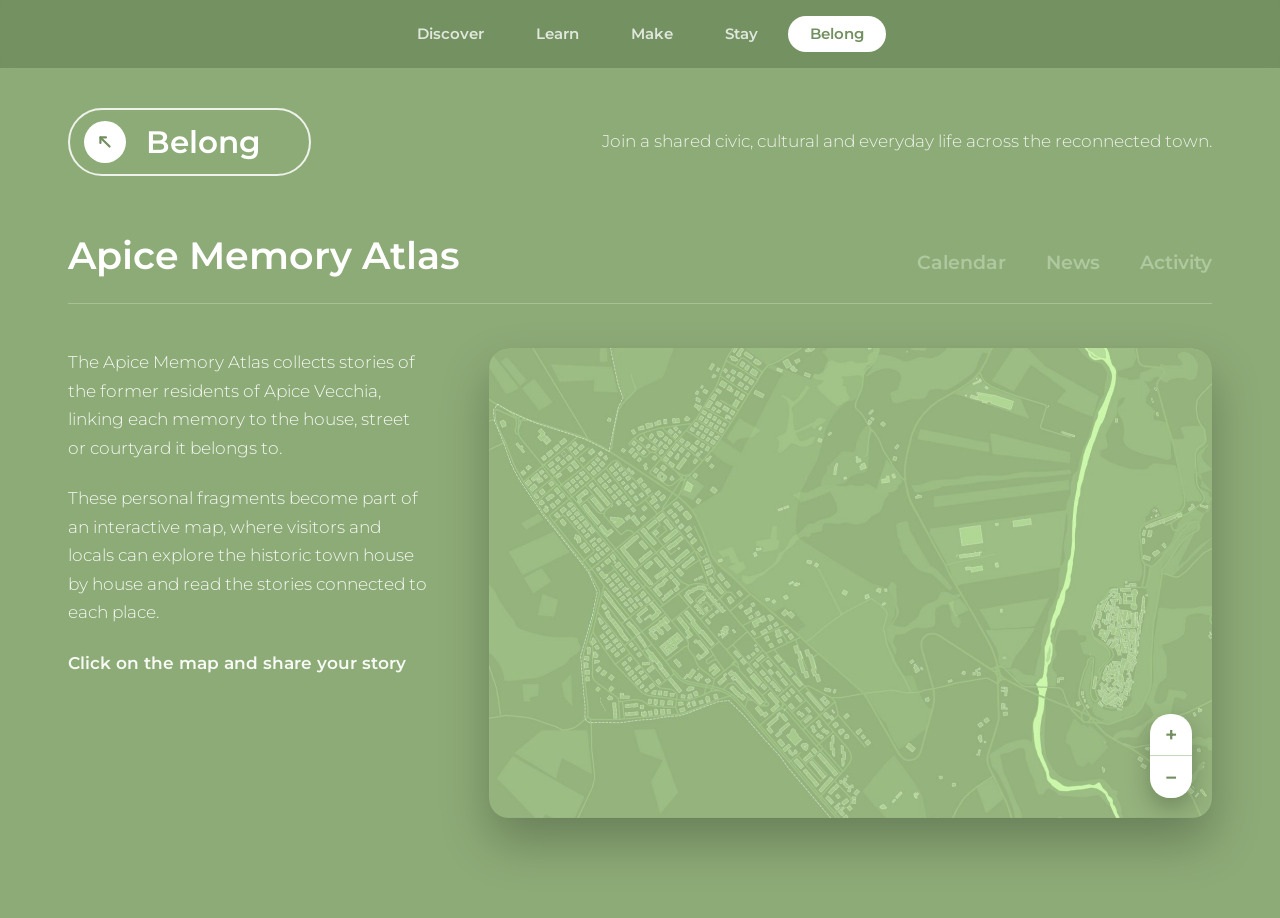
==== commit e15fd309: "Revert "Design upgrade 2/4: warm hero-derived palette, photo grading, hero scrim, hover micro-intera" ====
--- a/belong.html
+++ b/belong.html
@@ -4,7 +4,7 @@
 <meta charset="UTF-8">
 <meta name="viewport" content="width=device-width, initial-scale=1.0">
 <title>Belong — Città Continua</title>
-<link rel="stylesheet" href="assets/css/style.css?v=16">
+<link rel="stylesheet" href="assets/css/style.css?v=15">
 </head>
 <body>
 
@@ -63,6 +63,6 @@
     </div>
   </main>
 
-  <script src="assets/js/main.js?v=16"></script>
+  <script src="assets/js/main.js?v=15"></script>
 </body>
 </html>
--- a/assets/css/style.css
+++ b/assets/css/style.css
@@ -6,22 +6,12 @@
   --green-light: #c6d8bb;
   --green-muted-text: #aec89f;
   --white: #ffffff;
-  --ink: #3A342E;
-  --ink-muted: #5c564e;
+  --ink: #1c1c1c;
   --body-text: #3f4a38;
-  --accent: #A6714F;
-  --accent-deep: #8a5a3f;
-  --accent-tint: #efe2d5;
-  --accent-secondary: #6E6E56;
-  --surface: #F6F1E8;
   --radius-lg: 28px;
   --radius-md: 20px;
   --radius-pill: 999px;
   --container: 1240px;
-  --shadow-sm: 0 10px 24px rgba(58, 52, 46, 0.1);
-  --shadow-md: 0 20px 40px rgba(58, 52, 46, 0.16);
-  --shadow-lg: 0 24px 48px rgba(58, 52, 46, 0.26);
-  --photo-grade: sepia(0.28) saturate(1.25) brightness(0.99) contrast(1.03);
 }
 
 * {
@@ -96,12 +86,12 @@
 
 .site-nav__link:hover {
   color: var(--white);
-  background: var(--accent);
+  background: rgba(255, 255, 255, 0.14);
 }
 
 .site-nav__link.is-active {
-  color: var(--accent);
-  background: var(--surface);
+  color: var(--green-deep);
+  background: var(--white);
 }
 
 @media (max-width: 560px) {
@@ -144,8 +134,8 @@
   width: 42px;
   height: 42px;
   border-radius: 50%;
-  background: var(--surface);
-  color: var(--accent);
+  background: var(--white);
+  color: var(--green-deep);
   display: flex;
   align-items: center;
   justify-content: center;
@@ -278,15 +268,7 @@
   height: 100%;
   border-radius: var(--radius-lg) var(--radius-lg) 0 0;
   overflow: hidden;
-  box-shadow: 0 30px 60px rgba(58, 52, 46, 0.3);
-}
-
-.hero__frame::before {
-  content: '';
-  position: absolute;
-  inset: 0;
-  background: linear-gradient(to bottom, rgba(58, 52, 46, 0.55) 0%, rgba(58, 52, 46, 0) 40%);
-  pointer-events: none;
+  box-shadow: 0 30px 60px rgba(0, 0, 0, 0.25);
 }
 
 .hero__img {
@@ -336,9 +318,8 @@
 }
 
 .pill:hover {
-  background: var(--accent);
-  border-color: var(--accent);
-  color: var(--white);
+  background: var(--white);
+  color: var(--green-deep);
   transform: translateY(-2px);
 }
 
@@ -382,11 +363,11 @@
 /* ---------- Cards (generic white card) ---------- */
 
 .card {
-  background: var(--surface);
+  background: var(--white);
   border-radius: var(--radius-md);
   color: var(--ink);
   overflow: hidden;
-  box-shadow: var(--shadow-md);
+  box-shadow: 0 20px 40px rgba(0, 0, 0, 0.15);
 }
 
 .card__body {
@@ -419,7 +400,7 @@
   margin-top: 18px;
   font-size: 0.95rem;
   line-height: 1.6;
-  color: var(--ink-muted);
+  color: #4a4a4a;
 }
 
 /* ================= DISCOVER ================= */
@@ -450,14 +431,14 @@
   border-radius: var(--radius-md);
   overflow: hidden;
   background: var(--green-light);
-  box-shadow: var(--shadow-sm);
+  box-shadow: 0 10px 24px rgba(0, 0, 0, 0.08);
   transition: flex-grow 0.45s ease, background 0.3s ease, box-shadow 0.3s ease;
 }
 
 .accordion-item.is-open {
   flex-grow: 2.33;
-  background: var(--surface);
-  box-shadow: var(--shadow-lg);
+  background: var(--white);
+  box-shadow: 0 24px 48px rgba(0, 0, 0, 0.28);
 }
 
 .accordion-item__toggle {
@@ -490,7 +471,7 @@
   line-height: 1.4;
   letter-spacing: 0.07em;
   text-transform: uppercase;
-  color: var(--accent);
+  color: var(--green-deep);
   margin: 0;
   flex-shrink: 0;
 }
@@ -503,7 +484,7 @@
   letter-spacing: 0;
   text-transform: none;
   margin-top: 6px;
-  color: var(--accent);
+  color: var(--green-deep);
 }
 
 .accordion-item.is-open .accordion-item__title,
@@ -523,7 +504,7 @@
 .accordion-item__desc p {
   font-size: 0.95rem;
   line-height: 1.6;
-  color: var(--ink-muted);
+  color: #4a4a4a;
   margin: 0 0 14px;
 }
 
@@ -546,15 +527,10 @@
   height: 100%;
   object-fit: cover;
   object-position: center;
-  filter: var(--photo-grade);
+  filter: grayscale(1);
   display: block;
   border-top-left-radius: var(--radius-md);
   border-bottom-left-radius: var(--radius-md);
-  transition: transform 0.3s ease;
-}
-
-.accordion-item.is-open:hover .accordion-item__img img {
-  transform: scale(1.03);
 }
 
 @media (max-width: 980px) {
@@ -635,7 +611,7 @@
   height: 58px;
   margin: 0 -1px;
   border: 2px solid rgba(255, 255, 255, 0.85);
-  background: var(--accent);
+  background: #9bba87;
   border-radius: var(--radius-pill);
   display: flex;
   align-items: center;
@@ -652,17 +628,7 @@
 }
 
 .timeline__bar:hover {
-  background: var(--accent-deep);
-}
-
-.bar-workshops-1,
-.bar-workshops-2 {
-  background: var(--accent-secondary);
-}
-
-.bar-workshops-1:hover,
-.bar-workshops-2:hover {
-  background: #5e5e49;
+  background: #a6c295;
 }
 
 .bar-restoration   { grid-row: 1; grid-column: 1 / 9; }
@@ -723,8 +689,8 @@
   font-size: 0.72rem;
   letter-spacing: 0.06em;
   text-transform: uppercase;
-  color: var(--accent);
-  background: var(--accent-tint);
+  color: var(--green-deep);
+  background: var(--green-light);
   border-radius: var(--radius-pill);
   padding: 6px 16px;
   margin-bottom: 16px;
@@ -783,33 +749,23 @@
   padding-top: 20px;
 }
 
-.make-card__img {
-  overflow: hidden;
-}
-
 .make-card__img img {
   width: 100%;
   height: 100%;
   object-fit: cover;
   border-top-left-radius: var(--radius-md);
   border-bottom-left-radius: var(--radius-md);
-  filter: var(--photo-grade);
-  transition: transform 0.3s ease;
-}
-
-.make-card:hover .make-card__img img {
-  transform: scale(1.04);
 }
 
 .make-bar {
   font-family: 'Montserrat', sans-serif;
   font-size: 1.25rem;
-  color: var(--accent);
-  background: var(--accent-tint);
+  color: var(--green-deep);
+  background: var(--green-light);
   border-radius: var(--radius-md);
   padding: 22px 28px;
-  box-shadow: var(--shadow-sm);
-  transition: background 0.2s ease, color 0.2s ease;
+  box-shadow: 0 10px 24px rgba(0, 0, 0, 0.08);
+  transition: background 0.2s ease;
 }
 
 .make-bar strong {
@@ -817,8 +773,7 @@
 }
 
 .make-bar:hover {
-  background: var(--accent);
-  color: var(--white);
+  background: #d5e4cb;
 }
 
 .make-or {
@@ -847,12 +802,12 @@
   font-family: 'Montserrat', sans-serif;
   font-weight: 600;
   font-size: 1.15rem;
-  color: var(--accent);
+  color: var(--green-deep);
   padding: 24px 24px 24px 34px;
 }
 
 .make-form textarea::placeholder {
-  color: var(--accent-tint);
+  color: var(--green-light);
   font-weight: 600;
 }
 
@@ -866,7 +821,7 @@
   top: 26px;
   width: 2px;
   height: 1.2em;
-  background: var(--accent);
+  background: var(--green-deep);
   animation: caretBlink 1s steps(1) infinite;
   pointer-events: none;
 }
@@ -894,20 +849,20 @@
   border: none;
   border-radius: var(--radius-pill);
   padding: 12px 30px;
-  background: var(--accent);
+  background: var(--green);
   color: var(--white);
   cursor: pointer;
   transition: background 0.2s ease;
 }
 
 .btn:hover {
-  background: var(--accent-deep);
+  background: var(--green-deep);
 }
 
 .form-note {
   padding: 0 24px 20px;
   font-size: 0.9rem;
-  color: var(--accent);
+  color: var(--green-deep);
   min-height: 1.2em;
 }
 
@@ -970,7 +925,8 @@
   all: unset;
   position: relative;
   display: block;
-  aspect-ratio: 4 / 3;
+  flex: 1;
+  min-height: 260px;
   cursor: pointer;
   overflow: hidden;
 }
@@ -981,13 +937,11 @@
   object-fit: cover;
   border-top-left-radius: var(--radius-md);
   border-top-right-radius: var(--radius-md);
-  filter: var(--photo-grade);
-  transition: filter 0.3s ease, transform 0.3s ease;
+  transition: filter 0.3s ease;
 }
 
 .stay-card__img:hover img {
-  filter: var(--photo-grade) brightness(0.92);
-  transform: scale(1.04);
+  filter: brightness(0.9);
 }
 
 .stay-card__overlay {
@@ -1006,7 +960,7 @@
 }
 
 .stay-card__img[aria-expanded="true"] img {
-  filter: var(--photo-grade) brightness(0.55);
+  filter: brightness(0.55);
 }
 
 .stay-card__overlay ul {
@@ -1031,7 +985,7 @@
   height: 5px;
   margin-top: 0.6em;
   border-radius: 50%;
-  background: var(--accent);
+  background: var(--green-light);
 }
 
 .stay-card__overlay li + li {
@@ -1115,7 +1069,7 @@
   border-radius: var(--radius-md);
   overflow: hidden;
   background: var(--green-deep);
-  box-shadow: var(--shadow-lg);
+  box-shadow: 0 24px 48px rgba(0, 0, 0, 0.25);
 }
 
 .atlas-map__viewport {
@@ -1151,9 +1105,9 @@
   height: 14px;
   margin: -7px 0 0 -7px;
   border-radius: 50%;
-  background: var(--surface);
-  border: 3px solid var(--accent-secondary);
-  box-shadow: 0 2px 6px rgba(58, 52, 46, 0.35);
+  background: var(--white);
+  border: 3px solid var(--green-light);
+  box-shadow: 0 2px 6px rgba(0, 0, 0, 0.35);
   animation: pinDrop 0.25s ease;
 }
 
@@ -1170,15 +1124,15 @@
   flex-direction: column;
   border-radius: var(--radius-md);
   overflow: hidden;
-  box-shadow: 0 10px 24px rgba(58, 52, 46, 0.25);
+  box-shadow: 0 10px 24px rgba(0, 0, 0, 0.25);
 }
 
 .atlas-zoom__btn {
   width: 42px;
   height: 42px;
   border: none;
-  background: var(--surface);
-  color: var(--accent);
+  background: var(--white);
+  color: var(--green-deep);
   font-family: 'Montserrat', sans-serif;
   font-size: 1.3rem;
   font-weight: 600;
@@ -1187,19 +1141,19 @@
 }
 
 .atlas-zoom__btn:hover {
-  background: var(--accent-tint);
+  background: var(--green-light);
 }
 
 .atlas-zoom__btn:first-child {
-  border-bottom: 1px solid var(--accent-tint);
+  border-bottom: 1px solid var(--green-light);
 }
 
 .atlas-popup {
   position: absolute;
   width: 240px;
-  background: var(--surface);
+  background: var(--white);
   border-radius: var(--radius-md);
-  box-shadow: 0 16px 32px rgba(58, 52, 46, 0.3);
+  box-shadow: 0 16px 32px rgba(0, 0, 0, 0.3);
   padding: 14px;
   z-index: 5;
   animation: fadein 0.2s ease;
@@ -1215,20 +1169,20 @@
   flex: 1;
   min-width: 0;
   border: none;
-  border-bottom: 2px solid var(--accent-tint);
+  border-bottom: 2px solid var(--green-light);
   font-family: 'Montserrat', sans-serif;
   font-size: 0.85rem;
-  color: var(--accent);
+  color: var(--green-deep);
   padding: 4px 2px;
 }
 
 .atlas-popup__row input::placeholder {
-  color: #c7b3a0;
+  color: #b7c9ac;
 }
 
 .atlas-popup__row input:focus {
   outline: none;
-  border-bottom-color: var(--accent);
+  border-bottom-color: var(--green);
 }
 
 .atlas-popup__photo {
@@ -1237,8 +1191,8 @@
   height: 30px;
   border-radius: 50%;
   border: none;
-  background: var(--accent-tint);
-  color: var(--accent);
+  background: var(--green-light);
+  color: var(--green-deep);
   font-size: 1.1rem;
   line-height: 1;
   cursor: pointer;
@@ -1246,7 +1200,7 @@
 }
 
 .atlas-popup__photo.is-active {
-  background: var(--accent);
+  background: var(--green);
   color: var(--white);
 }
 
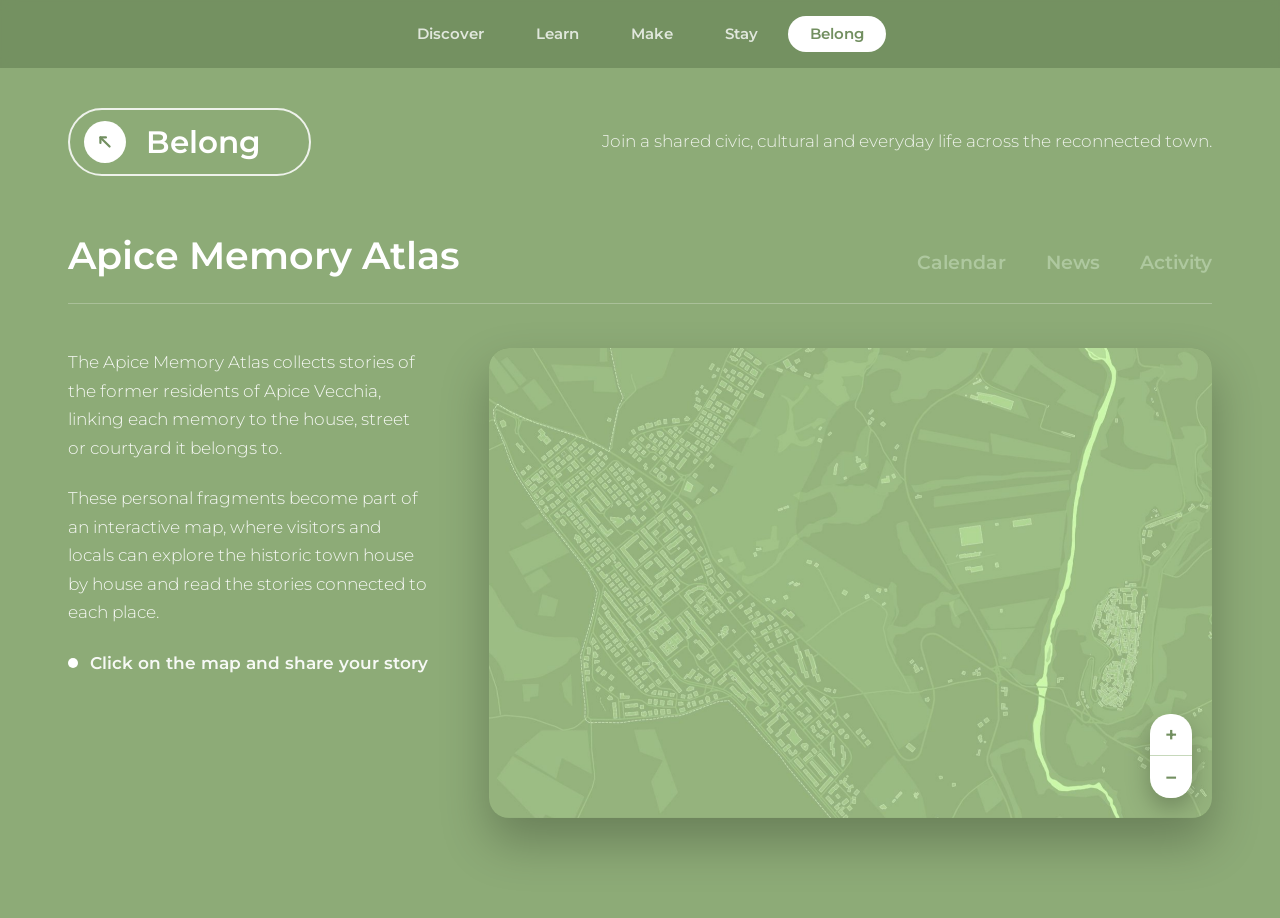
==== commit 4da2d265: "Design upgrade 3/4: Learn timeline shading, Make CTA panel, Belong map polish Third of 4 external de" ====
--- a/belong.html
+++ b/belong.html
@@ -4,7 +4,7 @@
 <meta charset="UTF-8">
 <meta name="viewport" content="width=device-width, initial-scale=1.0">
 <title>Belong — Città Continua</title>
-<link rel="stylesheet" href="assets/css/style.css?v=15">
+<link rel="stylesheet" href="assets/css/style.css?v=18">
 </head>
 <body>
 
@@ -63,6 +63,6 @@
     </div>
   </main>
 
-  <script src="assets/js/main.js?v=15"></script>
+  <script src="assets/js/main.js?v=18"></script>
 </body>
 </html>
--- a/assets/css/style.css
+++ b/assets/css/style.css
@@ -611,7 +611,7 @@
   height: 58px;
   margin: 0 -1px;
   border: 2px solid rgba(255, 255, 255, 0.85);
-  background: #9bba87;
+  background: var(--green-deep);
   border-radius: var(--radius-pill);
   display: flex;
   align-items: center;
@@ -628,7 +628,17 @@
 }
 
 .timeline__bar:hover {
-  background: #a6c295;
+  background: #5f7a4e;
+}
+
+.bar-workshops-1,
+.bar-workshops-2 {
+  background: var(--green);
+}
+
+.bar-workshops-1:hover,
+.bar-workshops-2:hover {
+  background: var(--green-deep);
 }
 
 .bar-restoration   { grid-row: 1; grid-column: 1 / 9; }
@@ -725,7 +735,7 @@
   margin: 24px auto 0;
   padding: 0 48px;
   display: grid;
-  grid-template-columns: 1.2fr auto 1fr;
+  grid-template-columns: 1.2fr 1fr;
   gap: 36px;
   align-items: start;
 }
@@ -776,34 +786,58 @@
   background: #d5e4cb;
 }
 
-.make-or {
+.make-cta {
+  background: var(--green-light);
+  border-radius: var(--radius-md);
+  padding: 28px;
+  display: flex;
+  flex-direction: column;
+  gap: 18px;
+}
+
+.make-cta__label {
   display: flex;
   align-items: center;
-  justify-content: center;
-  font-family: 'Montserrat', sans-serif;
-  font-weight: 600;
-  font-size: 1.4rem;
-  padding-top: 120px;
+  gap: 14px;
+  font-family: 'Montserrat', sans-serif;
+  font-weight: 600;
+  font-size: 0.8rem;
+  letter-spacing: 0.08em;
+  text-transform: uppercase;
+  color: var(--green-deep);
+}
+
+.make-cta__label::after {
+  content: '';
+  flex: 1;
+  height: 1px;
+  background: rgba(114, 143, 96, 0.3);
 }
 
 .make-form {
-  padding: 8px;
+  display: flex;
+  flex-direction: column;
+  gap: 14px;
 }
 
 .make-form__field {
   position: relative;
+  background: var(--white);
+  border-radius: var(--radius-md);
+  overflow: hidden;
 }
 
 .make-form textarea {
   width: 100%;
-  min-height: 220px;
+  min-height: 150px;
   border: none;
   resize: vertical;
-  font-family: 'Montserrat', sans-serif;
-  font-weight: 600;
-  font-size: 1.15rem;
+  background: transparent;
+  font-family: 'Montserrat', sans-serif;
+  font-weight: 600;
+  font-size: 1.05rem;
   color: var(--green-deep);
-  padding: 24px 24px 24px 34px;
+  padding: 20px 20px 20px 30px;
 }
 
 .make-form textarea::placeholder {
@@ -817,8 +851,8 @@
 
 .fake-caret {
   position: absolute;
-  left: 24px;
-  top: 26px;
+  left: 20px;
+  top: 22px;
   width: 2px;
   height: 1.2em;
   background: var(--green-deep);
@@ -839,7 +873,6 @@
 .make-form__footer {
   display: flex;
   justify-content: flex-end;
-  padding: 0 24px 20px;
 }
 
 .btn {
@@ -860,7 +893,6 @@
 }
 
 .form-note {
-  padding: 0 24px 20px;
   font-size: 0.9rem;
   color: var(--green-deep);
   min-height: 1.2em;
@@ -868,7 +900,6 @@
 
 @media (max-width: 980px) {
   .make-grid { grid-template-columns: 1fr; }
-  .make-or { padding-top: 0; }
   .make-card { grid-template-columns: 1fr; }
   .make-card__img { min-height: 220px; }
   .make-card__img img {
@@ -1046,11 +1077,35 @@
 }
 
 .belong-text__cta {
+  display: flex;
+  align-items: center;
+  gap: 12px;
   font-family: 'Montserrat', sans-serif;
   font-weight: 600;
   font-size: 1.15rem;
   color: var(--white);
   margin-bottom: 0;
+}
+
+.belong-text__cta::before {
+  content: '';
+  flex-shrink: 0;
+  width: 10px;
+  height: 10px;
+  border-radius: 50%;
+  background: var(--white);
+  box-shadow: 0 0 0 0 rgba(255, 255, 255, 0.6);
+  animation: ctaPulse 1.8s ease-out infinite;
+}
+
+@keyframes ctaPulse {
+  0%   { box-shadow: 0 0 0 0 rgba(255, 255, 255, 0.55); }
+  70%  { box-shadow: 0 0 0 10px rgba(255, 255, 255, 0); }
+  100% { box-shadow: 0 0 0 0 rgba(255, 255, 255, 0); }
+}
+
+@media (prefers-reduced-motion: reduce) {
+  .belong-text__cta::before { animation: none; }
 }
 
 .form-success {
@@ -1105,15 +1160,33 @@
   height: 14px;
   margin: -7px 0 0 -7px;
   border-radius: 50%;
-  background: var(--white);
-  border: 3px solid var(--green-light);
+  background: var(--green-deep);
+  border: 3px solid var(--white);
   box-shadow: 0 2px 6px rgba(0, 0, 0, 0.35);
   animation: pinDrop 0.25s ease;
+}
+
+.atlas-pin::after {
+  content: '';
+  position: absolute;
+  inset: -3px;
+  border-radius: 50%;
+  border: 2px solid var(--green-deep);
+  animation: pinPulse 1.8s ease-out 0.25s infinite;
 }
 
 @keyframes pinDrop {
   from { transform: scale(0); }
   to { transform: scale(1); }
+}
+
+@keyframes pinPulse {
+  0%   { transform: scale(1); opacity: 0.7; }
+  100% { transform: scale(2.2); opacity: 0; }
+}
+
+@media (prefers-reduced-motion: reduce) {
+  .atlas-pin::after { animation: none; }
 }
 
 .atlas-zoom {
@@ -1137,11 +1210,12 @@
   font-size: 1.3rem;
   font-weight: 600;
   cursor: pointer;
-  transition: background 0.2s ease;
+  transition: background 0.2s ease, color 0.2s ease;
 }
 
 .atlas-zoom__btn:hover {
-  background: var(--green-light);
+  background: var(--green-deep);
+  color: var(--white);
 }
 
 .atlas-zoom__btn:first-child {
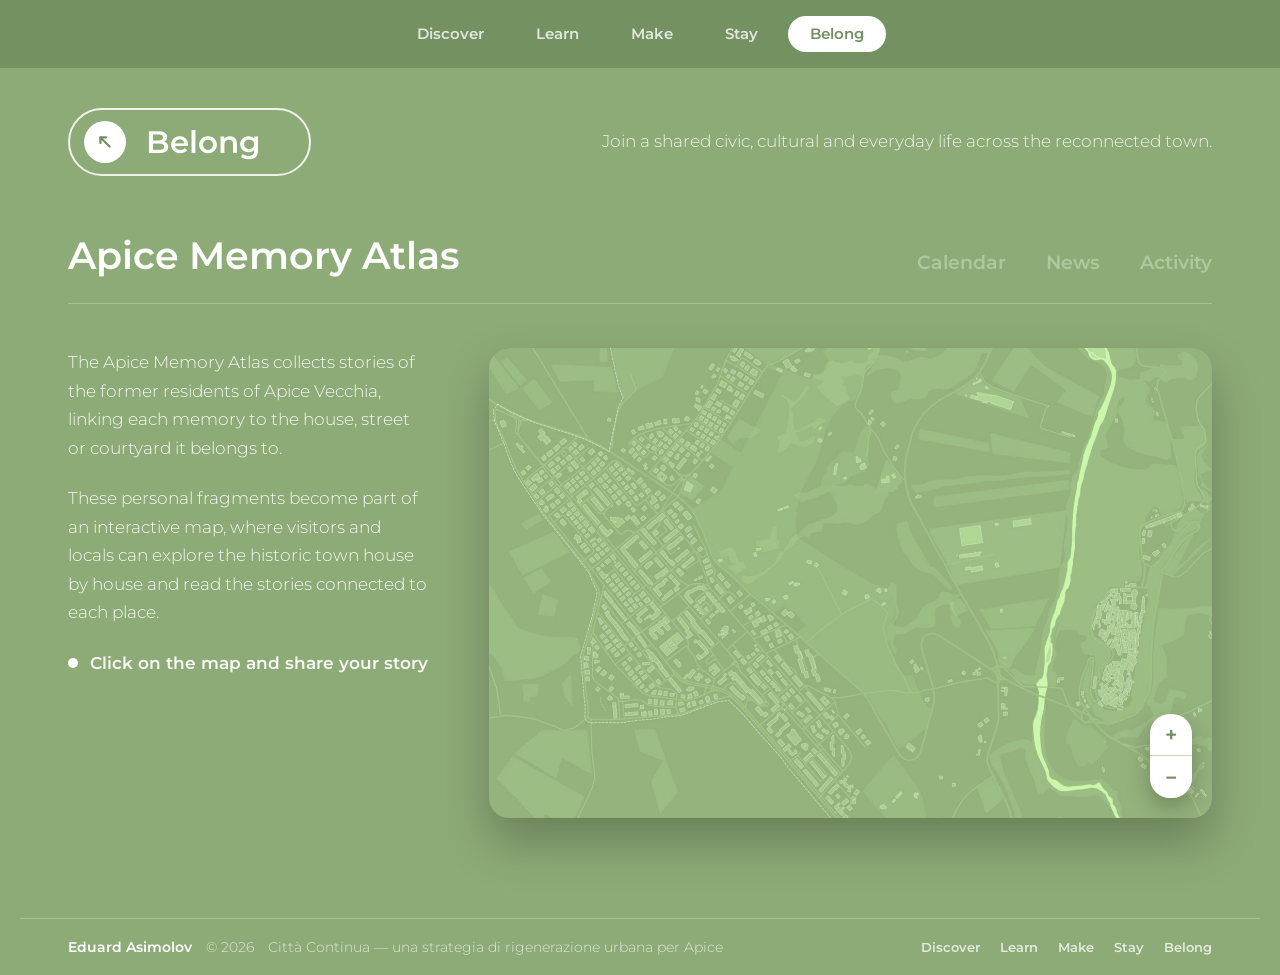
==== commit 136e4684: "Design upgrade 4/4: unified footer, consistency audit, mobile timeline fix Final of 4 external desig" ====
--- a/belong.html
+++ b/belong.html
@@ -4,7 +4,7 @@
 <meta charset="UTF-8">
 <meta name="viewport" content="width=device-width, initial-scale=1.0">
 <title>Belong — Città Continua</title>
-<link rel="stylesheet" href="assets/css/style.css?v=18">
+<link rel="stylesheet" href="assets/css/style.css?v=20">
 </head>
 <body>
 
@@ -63,6 +63,23 @@
     </div>
   </main>
 
-  <script src="assets/js/main.js?v=18"></script>
+  <footer class="site-footer">
+    <div class="site-footer__inner">
+      <div class="site-footer__meta">
+        <span class="site-footer__author">Eduard Asimolov</span>
+        <span class="site-footer__year">© 2026</span>
+        <span class="site-footer__tagline">Città Continua — una strategia di rigenerazione urbana per Apice</span>
+      </div>
+      <nav class="site-footer__nav" aria-label="Sezioni del progetto">
+        <a href="discover.html">Discover</a>
+        <a href="learn.html">Learn</a>
+        <a href="make.html">Make</a>
+        <a href="stay.html">Stay</a>
+        <a href="belong.html">Belong</a>
+      </nav>
+    </div>
+  </footer>
+
+  <script src="assets/js/main.js?v=20"></script>
 </body>
 </html>
--- a/assets/css/style.css
+++ b/assets/css/style.css
@@ -728,6 +728,28 @@
   .timeline__bar { font-size: 0.85rem; padding: 0 12px; height: 46px; }
 }
 
+@media (max-width: 560px) {
+  .timeline__grid {
+    display: flex;
+    flex-direction: column;
+    gap: 10px;
+    background-image: none;
+    min-height: 0;
+  }
+  .timeline__grid::after { display: none; }
+  .timeline__bar {
+    grid-row: auto;
+    grid-column: auto;
+    width: 100%;
+    height: auto;
+    min-height: 46px;
+    padding: 12px 16px;
+    white-space: normal;
+    text-align: center;
+  }
+  .timeline__months { display: none; }
+}
+
 /* ================= MAKE ================= */
 
 .make-grid {
@@ -1283,3 +1305,67 @@
   .belong-tabs { display: none; }
   .atlas-map__viewport { height: 340px; }
 }
+
+/* ---------- Site footer ---------- */
+
+.site-footer {
+  flex: 0 0 auto;
+  border-top: 1px solid rgba(255, 255, 255, 0.25);
+  max-width: var(--container);
+  margin: 0 auto;
+  padding: 20px 48px;
+  width: 100%;
+}
+
+.site-footer__inner {
+  display: flex;
+  align-items: center;
+  justify-content: space-between;
+  flex-wrap: wrap;
+  gap: 10px 32px;
+}
+
+.site-footer__meta {
+  display: flex;
+  align-items: baseline;
+  flex-wrap: wrap;
+  gap: 6px 14px;
+}
+
+.site-footer__author {
+  font-family: 'Montserrat', sans-serif;
+  font-weight: 600;
+  font-size: 0.85rem;
+  color: var(--white);
+}
+
+.site-footer__year,
+.site-footer__tagline {
+  font-family: 'Montserrat', sans-serif;
+  font-weight: 300;
+  font-size: 0.85rem;
+  color: rgba(255, 255, 255, 0.7);
+}
+
+.site-footer__nav {
+  display: flex;
+  flex-wrap: wrap;
+  gap: 20px;
+}
+
+.site-footer__nav a {
+  font-family: 'Montserrat', sans-serif;
+  font-weight: 600;
+  font-size: 0.82rem;
+  color: rgba(255, 255, 255, 0.75);
+  transition: color 0.2s ease;
+}
+
+.site-footer__nav a:hover {
+  color: var(--white);
+}
+
+@media (max-width: 560px) {
+  .site-footer { padding: 18px 24px; }
+  .site-footer__inner { flex-direction: column; align-items: flex-start; }
+}
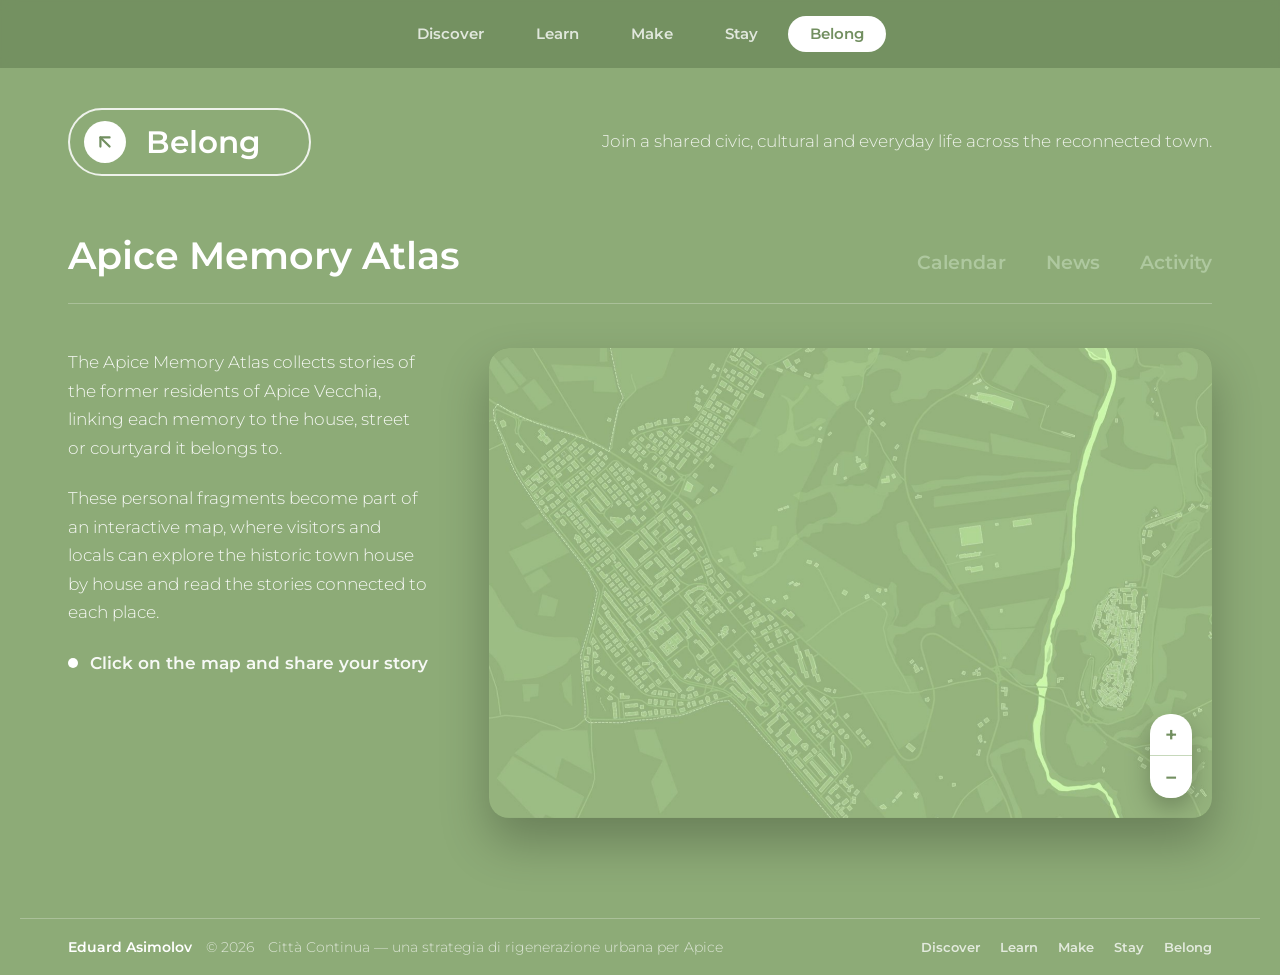
==== commit 3760acc9: "Fix back-pill arrow icon geometry to square diagonal alignment Extend the vertical and horizontal wi" ====
--- a/belong.html
+++ b/belong.html
@@ -4,7 +4,7 @@
 <meta charset="UTF-8">
 <meta name="viewport" content="width=device-width, initial-scale=1.0">
 <title>Belong — Città Continua</title>
-<link rel="stylesheet" href="assets/css/style.css?v=20">
+<link rel="stylesheet" href="assets/css/style.css?v=21">
 </head>
 <body>
 
@@ -21,7 +21,7 @@
   <div class="topbar">
     <a class="back-pill" href="index.html">
       <span class="icon">
-        <svg viewBox="0 0 24 24" fill="none" stroke="currentColor" stroke-width="2.4" stroke-linecap="round" stroke-linejoin="round"><path d="M17 17L7 7"/><path d="M7 13V7h6"/></svg>
+        <svg viewBox="0 0 24 24" fill="none" stroke="currentColor" stroke-width="2.4" stroke-linecap="round" stroke-linejoin="round"><path d="M17 17L7 7"/><path d="M7 17V7H17"/></svg>
       </span>
       Belong
     </a>
@@ -80,6 +80,6 @@
     </div>
   </footer>
 
-  <script src="assets/js/main.js?v=20"></script>
+  <script src="assets/js/main.js?v=21"></script>
 </body>
 </html>
